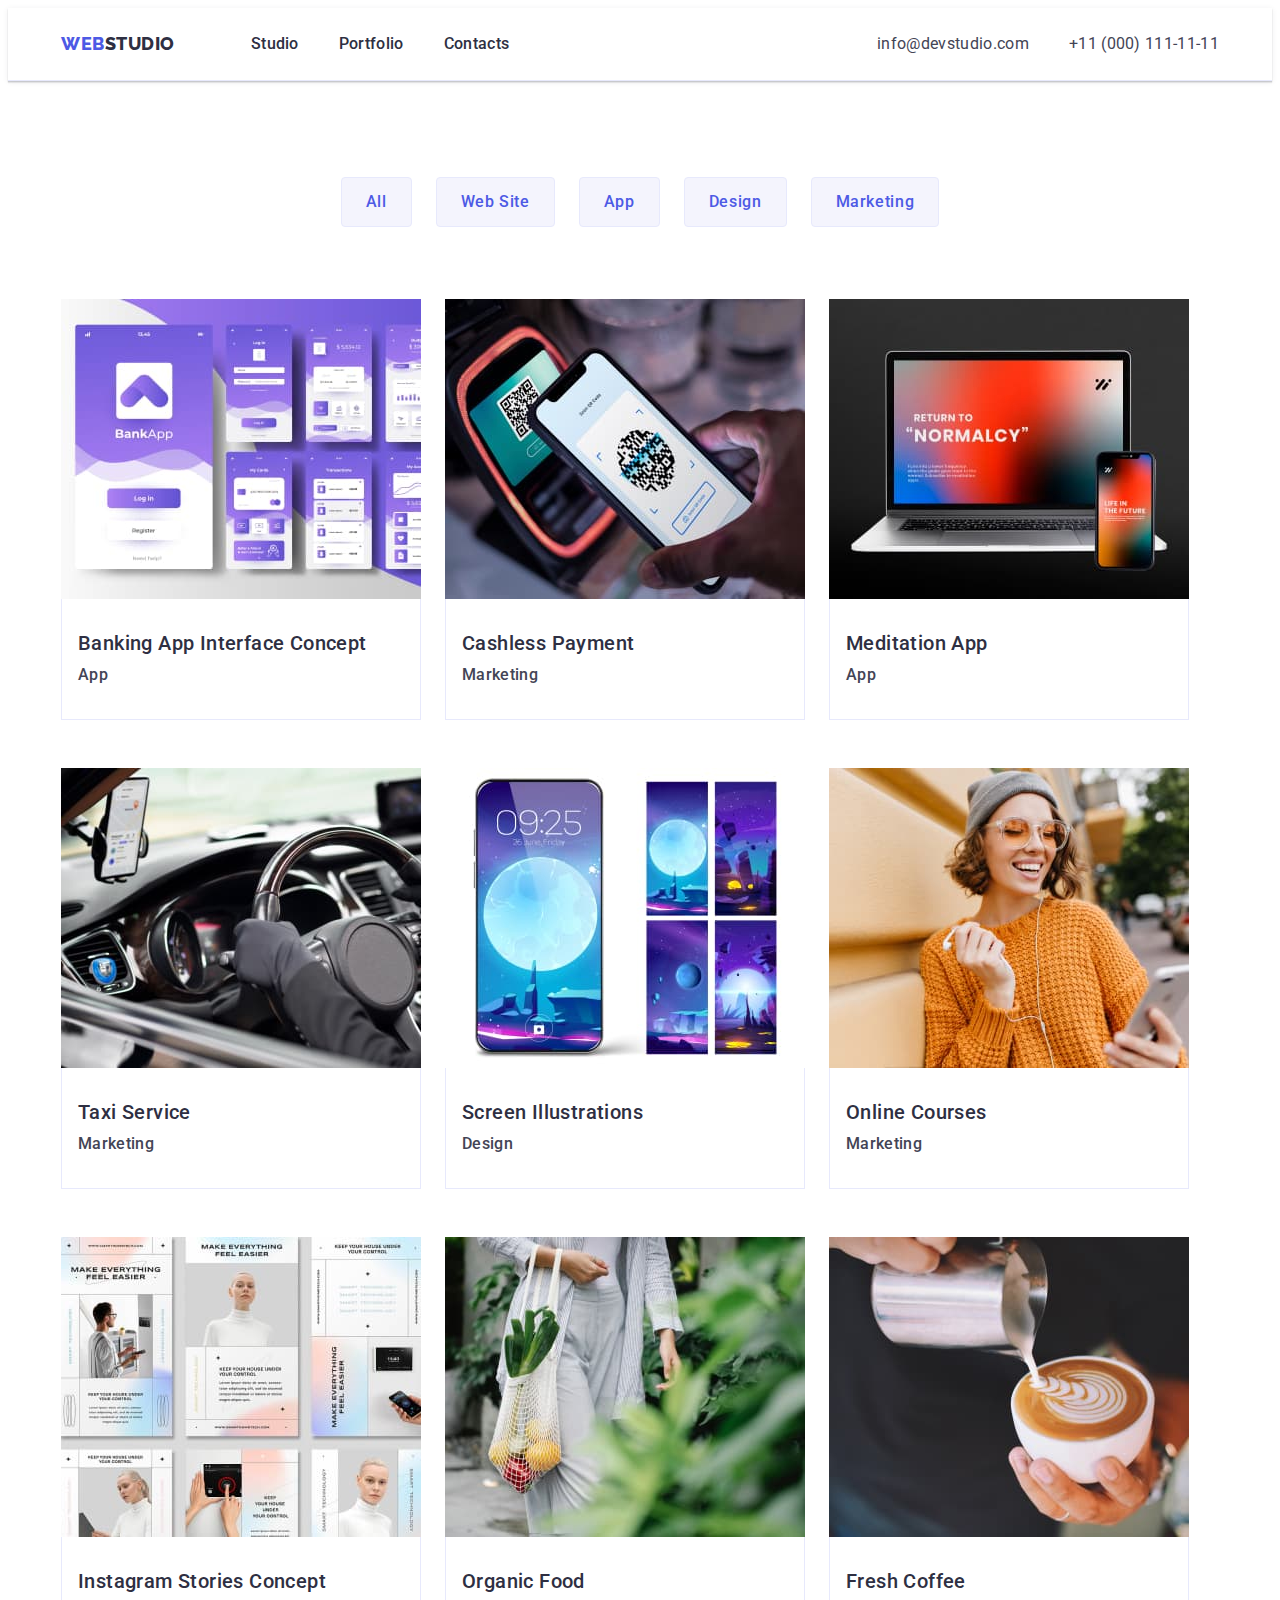
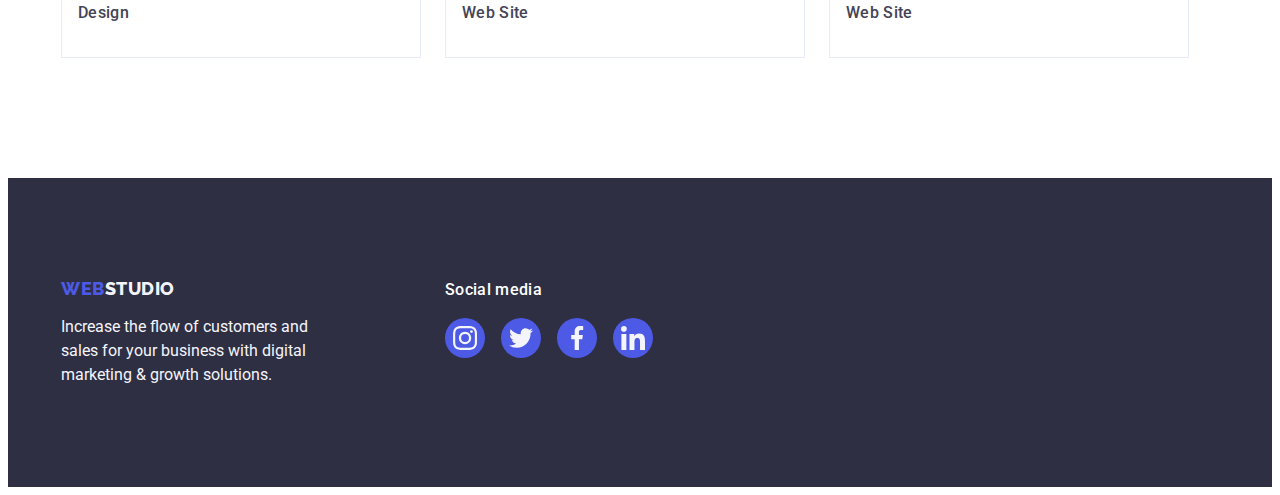
==== portfolio.html @ 643ec66e "update htnm css" ====
<!DOCTYPE html>
<html lang="en">
  <head>
    <meta charset="UTF-8" />
    <meta http-equiv="X-UA-Compatible" content="IE=edge" />
    <meta name="viewport" content="width=device-width, initial-scale=1.0" />
    <title>Portfolio</title>
    <link
      rel="stylesheet"
      href="https://cdnjs.cloudflare.com/ajax/libs/modern-normalize/1.1.0/modern-normalize.min.css"
      integrity="sha512-wpPYUAdjBVSE4KJnH1VR1HeZfpl1ub8YT/NKx4PuQ5NmX2tKuGu6U/JRp5y+Y8XG2tV+wKQpNHVUX03MfMFn9Q=="
      crossorigin="anonymous"
      referrerpolicy="no-referrer"
    />
    <link rel="stylesheet" href="./css/styles.css" />
    <link rel="preconnect" href="https://fonts.googleapis.com" />
    <link rel="preconnect" href="https://fonts.gstatic.com" crossorigin />
    <link
      href="https://fonts.googleapis.com/css2?family=Raleway:wght@800&family=Roboto:wght@400;500;700;900&display=swap"
      rel="stylesheet"
    />
  </head>
  <body>
    <header class="page-header">
      <div class="container page-header-container">
        <nav class="header-nav">
          <a class="header-logo link" href="./index.html"
            >Web<span class="logo-word">Studio</span></a
          >
          <ul class="nav-menu list">
            <li class="nav-menu-item">
              <a class="text-nav link" href="./index.html">Studio</a>
            </li>
            <li class="nav-menu-item">
              <a class="text-nav link" href="./portfolio.html">Portfolio</a>
            </li>
            <li class="nav-menu-item">
              <a class="text-nav link" href="">Contacts</a>
            </li>
          </ul>
        </nav>
        <address class="header-contact">
          <ul class="contact-menu list">
            <li class="contact-menu-item">
              <a class="text-contact link" href="mailto:info@devstudio.com"
                >info@devstudio.com</a
              >
            </li>
            <li class="contact-menu-item">
              <a class="text-contact link" href="tel:+110001111111"
                >+11 (000) 111-11-11</a
              >
            </li>
          </ul>
        </address>
      </div>
    </header>
    <main>
      <section class="section-portfolio">
        <div class="container">
          <h1 hidden>Portfolio</h1>
          <ul class="portfolio-filter list">
            <li class="portfolio-filter-item">
              <button type="button" class="filter-button">All</button>
            </li>
            <li class="portfolio-filter-item">
              <button type="button" class="filter-button">Web Site</button>
            </li>
            <li class="portfolio-filter-item">
              <button type="button" class="filter-button">App</button>
            </li>
            <li class="portfolio-filter-item">
              <button type="button" class="filter-button">Design</button>
            </li>
            <li class="portfolio-filter-item">
              <button type="button" class="filter-button">Marketing</button>
            </li>
          </ul>
          <ul class="card-list list">
            <li class="portfolio-box">
              <a class="portfolio-card link" href="">
                <img
                  src="./images/1project.jpg"
                  alt="phone screen"
                  width="360"
                />
                <div class="portfolio-card-item">
                  <h2 class="portfolio-header">
                    Banking App Interface Concept
                  </h2>
                  <p class="portfolio-card-text">App</p>
                </div>
              </a>
            </li>
            <li class="portfolio-box">
              <a class="portfolio-card link" href="">
                <img
                  src="./images/2project.jpg"
                  alt="phone screen"
                  width="360"
                />
                <div class="portfolio-card-item">
                  <h2 class="portfolio-header">Cashless Payment</h2>
                  <p class="portfolio-card-text">Marketing</p>
                </div>
              </a>
            </li>
            <li class="portfolio-box">
              <a class="portfolio-card link" href="">
                <img src="./images/3project.jpg" alt="laptop" width="360" />
                <div class="portfolio-card-item">
                  <h2 class="portfolio-header">Meditation App</h2>
                  <p class="portfolio-card-text">App</p>
                </div>
              </a>
            </li>
            <li class="portfolio-box">
              <a class="portfolio-card link" href="">
                <img
                  src="./images/4project.jpg"
                  alt="car steering wheel"
                  width="360"
                />
                <div class="portfolio-card-item">
                  <h2 class="portfolio-header">Taxi Service</h2>
                  <p class="portfolio-card-text">Marketing</p>
                </div>
              </a>
            </li>
            <li class="portfolio-box">
              <a class="portfolio-card link" href="">
                <img src="./images/5project.jpg" alt="phone app" width="360" />
                <div class="portfolio-card-item">
                  <h2 class="portfolio-header">Screen Illustrations</h2>
                  <p class="portfolio-card-text">Design</p>
                </div>
              </a>
            </li>
            <li class="portfolio-box">
              <a class="portfolio-card link" href="">
                <img
                  src="./images/6project.jpg"
                  alt="girl with phone"
                  width="360"
                />
                <div class="portfolio-card-item">
                  <h2 class="portfolio-header">Online Courses</h2>
                  <p class="portfolio-card-text">Marketing</p>
                </div>
              </a>
            </li>
            <li class="portfolio-box">
              <a class="portfolio-card link" href="">
                <img src="./images/7project.jpg" alt="phone app" width="360" />
                <div class="portfolio-card-item">
                  <h2 class="portfolio-header">Instagram Stories Concept</h2>
                  <p class="portfolio-card-text">Design</p>
                </div>
              </a>
            </li>
            <li class="portfolio-box">
              <a class="portfolio-card link" href="">
                <img
                  src="./images/8project.jpg"
                  alt="girl with bag"
                  width="360"
                />
                <div class="portfolio-card-item">
                  <h2 class="portfolio-header">Organic Food</h2>
                  <p class="portfolio-card-text">Web Site</p>
                </div>
              </a>
            </li>
            <li class="portfolio-box">
              <a class="portfolio-card link" href="">
                <img
                  src="./images/9project.jpg"
                  alt="a cup of coffee"
                  width="360"
                />
                <div class="portfolio-card-item">
                  <h2 class="portfolio-header">Fresh Coffee</h2>
                  <p class="portfolio-card-text">Web Site</p>
                </div>
              </a>
            </li>
          </ul>
        </div>
      </section>
    </main>
    <footer class="footer-content">
      <div class="footer-container container">
        <div class="footer-container-logo">
          <a class="footer-logo link" href="./index.html"
            >Web<span class="footer-logo-word">Studio</span></a
          >
          <p class="footer-text">
            Increase the flow of customers and sales for your business with
            digital marketing & growth solutions.
          </p>
        </div>
        <div class="footer-container-social">
          <p class="footer-social">Social media</p>
          <ul class="footer-social-list list">
            <li class="footer-social-item">
              <a class="footer-social-link link" href="">
                <svg class="footer-social-icon" width="24" height="24">
                  <use href="./images/icons.svg#icon-instagram"></use>
                </svg>
              </a>
            </li>
            <li class="footer-social-item">
              <a class="footer-social-link link" href="">
                <svg class="footer-social-icon" width="24" height="24">
                  <use href="./images/icons.svg#icon-twitter"></use>
                </svg>
              </a>
            </li>
            <li class="footer-social-item">
              <a class="footer-social-link link" href="">
                <svg class="footer-social-icon" width="24" height="24">
                  <use href="./images/icons.svg#icon-facebook"></use>
                </svg>
              </a>
            </li>
            <li class="footer-social-item">
              <a class="footer-social-link link" href="">
                <svg class="footer-social-icon" width="24" height="24">
                  <use href="./images/icons.svg#icon-linkedin"></use>
                </svg>
              </a>
            </li>
          </ul>
        </div>
      </div>
    </footer>
  </body>
</html>
---- css/styles.css ----
:root {
  --color-brand: #4d5ae5;
  --color-activ: #404bbf;
  --color-border: #e7e9fc;

  --main-color: #434455;
  --secondary-color: #2e2f42;
  --main-background-color: #ffffff;
  --secondary-background-color: #f4f4fd;
}

h1,
h2,
h3,
h4,
h5,
h6,
p {
  margin-top: 0;
  margin-bottom: 0;
}

ul {
  margin-top: 0;
  margin-bottom: 0;
  padding-left: 0;
}
img {
  display: block;
}

body {
  background-color: var(--main-background-color);
  color: var(--main-color);
  font-family: 'Roboto', sans-serif;
}

.link {
  text-decoration: none;
}

.list {
  list-style: none;
  text-decoration: none;
}

.container {
  width: 1158px;
  margin-left: auto;
  margin-right: auto;
  padding-left: 15px;
  padding-right: 15px;
}

/*------ header -----------*/

.page-header-container {
  display: flex;
  justify-content: space-between;
  align-items: center;
}

.header-nav {
  display: flex;
  align-items: center;
}

.nav-menu {
  display: flex;
}

.nav-menu-item {
  padding-top: 24px;
  padding-bottom: 24px;
}

.nav-menu-item:not(:last-child) {
  margin-right: 40px;
}

.header-logo {
  color: var(--color-brand);
  text-transform: uppercase;
  font-family: 'Raleway', sans-serif;
  font-weight: 800;
  font-size: 18px;
  line-height: 1.17;
  letter-spacing: 0.03em;
  margin-right: 76px;
}

.logo-word {
  color: var(--secondary-color);
}

.text-nav {
  color: var(--secondary-color);
  font-weight: 500;
  font-size: 16px;
  line-height: 1.5;
  letter-spacing: 0.02em;
  padding: 24px 0;
}

.text-nav:hover,
.text-nav:focus {
  color: var(--color-activ);
}

.header-contact {
  font-style: normal;
}
.contact-menu {
  display: flex;
}
.contact-menu-item:not(:last-child) {
  margin-right: 40px;
}

.text-contact {
  color: var(--main-color);
  text-decoration: none;
  font-style: normal;
  font-size: 16px;
  line-height: 1.5;
  letter-spacing: 0.02em;
}

.text-contact:hover,
.text-contact:focus {
  color: var(--color-activ);
}

.page-header {
  border-bottom: 1px solid var(--color-border);
  box-shadow: 0px 2px 1px rgba(46, 47, 66, 0.08),
    0px 1px 1px rgba(46, 47, 66, 0.16), 0px 1px 6px rgba(46, 47, 66, 0.08);
}

/*------ main studio ----------*/

/*------Section 1 hero -----------*/

.hero {
  max-width: 1440px;
  height: 600px;
  background-color: var(--secondary-color);
  margin-left: auto;
  margin-right: auto;
  background-size: cover;
  background-position: center;
  background-repeat: no-repeat;
  background-image: linear-gradient(
      rgba(46, 47, 66, 0.7),
      rgba(46, 47, 66, 0.7)
    ),
    url('../images/people-office.jpg');
  text-align: center;
  padding-top: 188px;
  padding-bottom: 188px;
}

.hero-title {
  color: var(--main-background-color);
  font-weight: 700;
  font-size: 56px;
  line-height: 1.07;
  letter-spacing: 0.02em;
  max-width: 496px;
  margin-left: auto;
  margin-right: auto;
}

.hero-button {
  display: block;
  color: var(--main-background-color);
  background-color: var(--color-brand);
  font-family: 'Roboto', sans-serif;
  font-weight: 500;
  font-size: 16px;
  line-height: 1.5;
  letter-spacing: 0.04em;
  border: none;
  border-radius: 4px;
  cursor: pointer;
  min-width: 169px;
  margin-top: 48px;
  margin-left: auto;
  margin-right: auto;
  padding: 16px 32px;
}

.hero-button:hover,
.hero-button:focus {
  background-color: var(--color-activ);
  box-shadow: 0px 4px 4px rgba(0, 0, 0, 0.15);
}

/*------Section 2 features -----------*/

.features-section {
  padding-top: 120px;
  padding-bottom: 120px;
}

.features-list {
  display: flex;
  gap: 24px;
}

.features-list-item {
  width: calc((100%-72px) / 4);
}

.features-item {
  color: var(--secondary-color);
  font-weight: 500;
  font-size: 20px;
  line-height: 1.2;
  letter-spacing: 0.02em;
  margin-bottom: 8px;
}

.features-text {
  color: var(--main-color);
  font-size: 16px;
  line-height: 1.5;
  letter-spacing: 0.02em;
}

.features-icon-box {
  display: flex;
  justify-content: center;
  align-items: center;
  width: 264px;
  height: 112px;
  background-color: var(--secondary-background-color);
  margin-bottom: 8px;
  border-radius: 4px;
}

/*------Section 3 What are we doing -----------*/

.section-work {
  padding-bottom: 120px;
}

.work-list {
  display: flex;
  gap: 24px;
}

.work-item {
  width: calc((100%-48px) / 3);
}

.work {
  color: var(--secondary-color);
  text-align: center;
  font-weight: 700;
  font-size: 36px;
  line-height: 1.11;
  letter-spacing: 0.02em;
  text-transform: capitalize;
  margin-bottom: 72px;
}

/*------Section 4 team -----------*/

.team-content {
  background-color: var(--secondary-background-color);
  padding-top: 120px;
  padding-bottom: 120px;
}

.team-work {
  color: var(--secondary-color);
  text-align: center;
  font-weight: 700;
  font-size: 36px;
  line-height: 1.11;
  letter-spacing: 0.02em;
  text-transform: capitalize;
  margin-bottom: 72px;
}

.team-list {
  display: flex;
}

.team-item {
  background-color: var(--main-background-color);
  border-bottom: 1px solid var(--color-border);
  border-radius: 0px 0px 4px 4px;
  box-shadow: 0px 1px 6px rgba(46, 47, 66, 0.08),
    0px 1px 1px rgba(46, 47, 66, 0.16), 0px 2px 1px rgba(46, 47, 66, 0.08);
}

.team-item:not(:last-child) {
  margin-right: 24px;
}

.team-box {
  padding: 32px 0;
}

.team-header-item {
  color: var(--secondary-color);
  font-weight: 500;
  font-size: 20px;
  line-height: 1.2;
  letter-spacing: 0.02em;
  margin-bottom: 8px;
  text-align: center;
}

.team-text {
  color: var(--main-color);
  font-size: 16px;
  line-height: 1.5;
  letter-spacing: 0.02em;
  text-align: center;
  margin-bottom: 8px;
}

.team-social-icon {
  fill: var(--secondary-background-color);
}

.team-social-link {
  width: 100%;
  height: 100%;
  background-color: var(--color-brand);
  border-radius: 50%;
  display: flex;
  justify-content: center;
  align-items: center;
}

.team-social-link:hover,
.team-social-link:focus {
  background-color: var(--color-activ);
}

.team-social-item {
  width: 40px;
  height: 40px;
}

.team-social-list {
  display: flex;
  justify-content: center;
  gap: 24px;
}

/*------ customers -----------*/

.section-customers {
  padding-top: 120px;
  padding-bottom: 120px;
}

.customers {
  color: var(--secondary-color);
  text-align: center;
  font-weight: 700;
  font-size: 36px;
  line-height: 1.11;
  letter-spacing: 0.02em;
  margin-bottom: 72px;
}

.customers-list {
  display: flex;
  justify-content: center;
  gap: 24px;
}

.customers-item {
  width: calc((100% - 120px) / 6);
  height: 88px;
}

.customers-link {
  display: flex;
  justify-content: center;
  align-items: center;
  color: #8e8f99;
  width: 100%;
  height: 100%;
  border: 1px solid #8e8f99;
  border-radius: 4px;
}

.customers-link:hover,
.customers-link:focus {
  border-color: var(--color-activ);
  color: var(--color-activ);
}

.customers-icon {
  fill: currentColor;
}

/*------portfolio -----------*/

.section-portfolio {
  padding-top: 96px;
  padding-bottom: 120px;
}

.portfolio-filter {
  display: flex;
  justify-content: center;
  gap: 24px;
  margin-bottom: 72px;
}

.filter-button {
  font-family: 'Roboto', sans-serif;
  font-weight: 500;
  font-size: 16px;
  line-height: 1.5;
  letter-spacing: 0.04em;
  color: var(--color-brand);
  background-color: var(--secondary-background-color);
  border: 1px solid var(--color-border);
  border-radius: 4px;
  padding: 12px 24px;
}

.filter-button:hover,
.filter-button:focus {
  color: var(--main-background-color);
  background-color: var(--color-activ);
  box-shadow: 0px 3px 1px rgba(0, 0, 0, 0.1), 0px 2px 1px rgba(0, 0, 0, 0.08),
    0px 2px 2px rgba(0, 0, 0, 0.12);
  border: 1px solid transparent;
  cursor: pointer;
}

.card-list {
  display: flex;
  flex-wrap: wrap;
  column-gap: 24px;
  row-gap: 48px;
}

.portfolio-card {
  display: block;
  font-weight: 500;
  font-size: 20px;
  line-height: 1.2;
}

.portfolio-card:hover,
.portfolio-card:focus {
  box-shadow: 0px 1px 6px rgba(46, 47, 66, 0.08),
    0px 1px 1px rgba(46, 47, 66, 0.16), 0px 2px 1px rgba(46, 47, 66, 0.08);
}

/* .portfolio-box {
  /* width: calc((100%-48px) / 3); */

.portfolio-card-item {
  padding: 32px 16px;
  border: 1px solid var(--color-border);
  border-top: none;
}

.portfolio-header {
  color: var(--secondary-color);
  font-weight: 500;
  font-size: 20px;
  line-height: 1.2;
  letter-spacing: 0.02em;
  margin-bottom: 8px;
}

.portfolio-card-text {
  color: var(--main-color);
  font-size: 16px;
  line-height: 1.5;
  letter-spacing: 0.02em;
}

/* ------------------------------------------------------------------------------------ */

/*------ footer -----------*/

.footer-content {
  background-color: var(--secondary-color);
  padding-top: 100px;
  padding-bottom: 100px;
}

.footer-container {
  display: flex;
  align-items: baseline;
}

.footer-logo {
  color: var(--color-brand);
  text-transform: uppercase;
  font-family: 'Raleway', sans-serif;
  font-weight: 800;
  font-size: 18px;
  line-height: 1.17;
  letter-spacing: 0.03em;
}

.footer-logo {
  display: inline-block;
  margin-bottom: 16px;
}

.footer-logo-word {
  color: var(--secondary-background-color);
}

.footer-text {
  color: var(--secondary-background-color);
  font-weight: 400;
  font-size: 16px;
  line-height: 1.5;
  width: 264px;
}

.footer-social-item {
  width: 40px;
  height: 40px;
}
.footer-social-link {
  display: flex;
  width: 100%;
  height: 100%;
  background-color: var(--color-brand);
  border-radius: 50%;
  justify-content: center;
  align-items: center;
}

.footer-social-link:hover,
.footer-social-link:focus {
  background: #31d0aa;
}

.footer-social-icon {
  fill: var(--secondary-background-color);
}

.footer-social-list {
  display: flex;
  justify-content: center;
  gap: 16px;
}

.footer-social {
  font-weight: 500;
  font-size: 16px;
  line-height: 1.5;
  letter-spacing: 0.02em;
  color: var(--main-background-color);
  margin-bottom: 16px;
}

.footer-container-logo {
  margin-right: 120px;
}
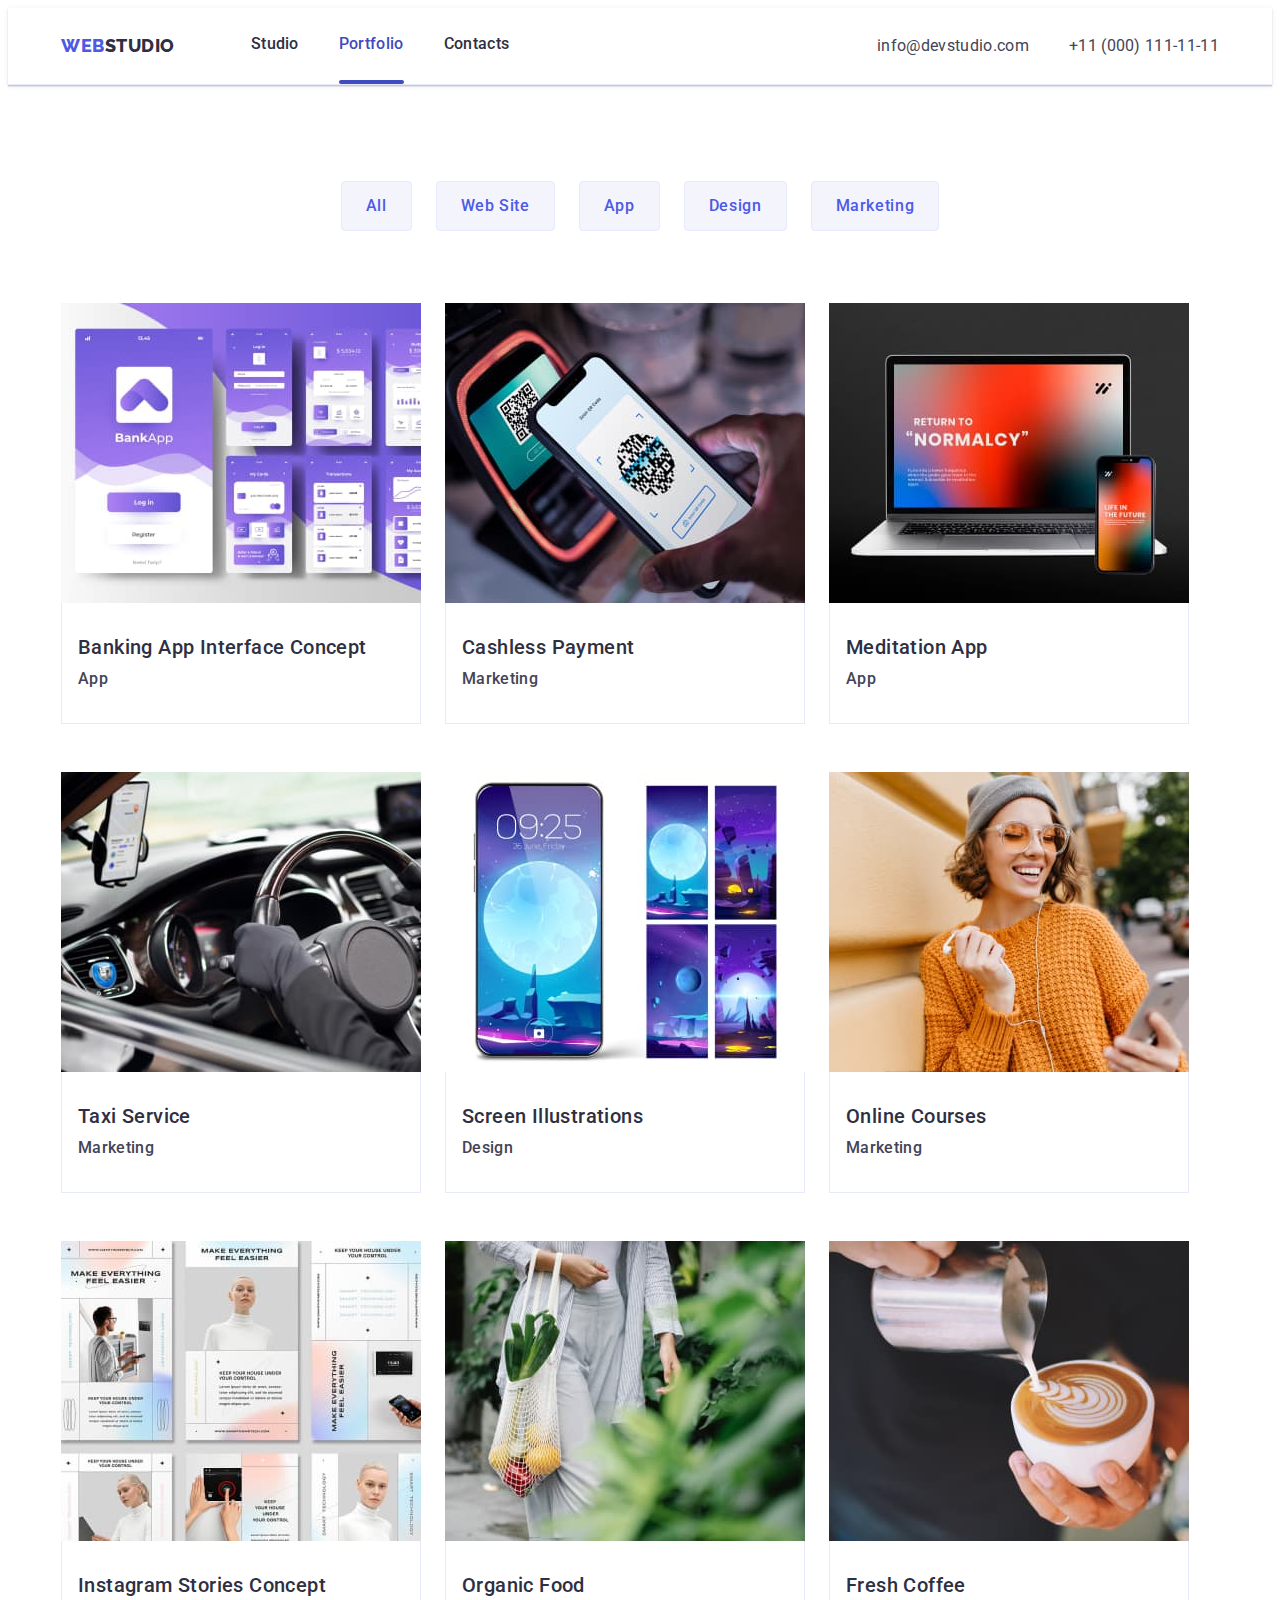
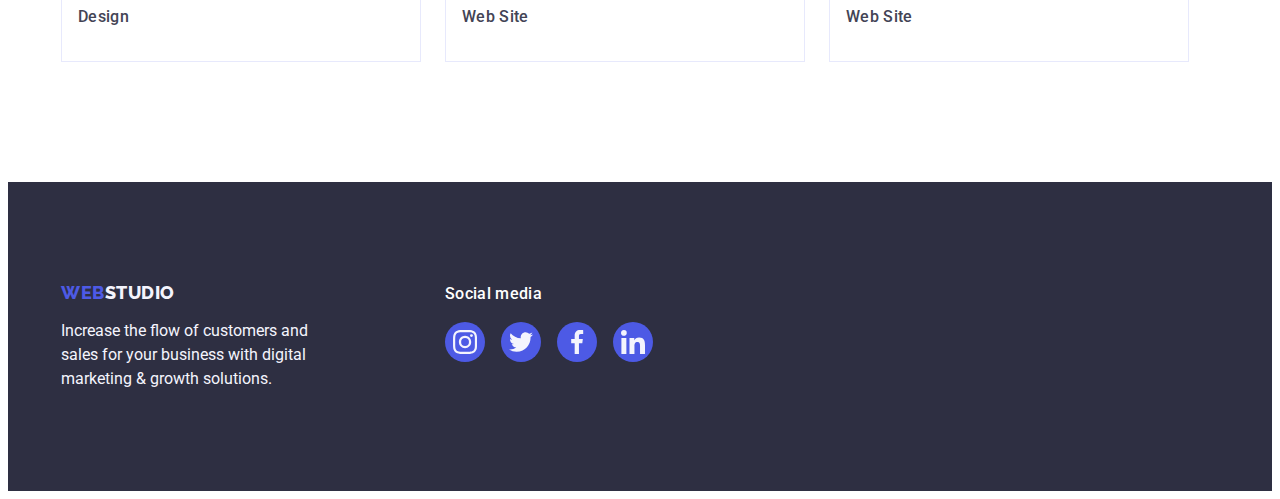
==== commit a6eefddc: "update css" ====
--- a/portfolio.html
+++ b/portfolio.html
@@ -32,7 +32,9 @@
               <a class="text-nav link" href="./index.html">Studio</a>
             </li>
             <li class="nav-menu-item">
-              <a class="text-nav link" href="./portfolio.html">Portfolio</a>
+              <a class="text-nav-activ link" href="./portfolio.html"
+                >Portfolio</a
+              >
             </li>
             <li class="nav-menu-item">
               <a class="text-nav link" href="">Contacts</a>
@@ -79,11 +81,21 @@
           <ul class="card-list list">
             <li class="portfolio-box">
               <a class="portfolio-card link" href="">
-                <img
-                  src="./images/1project.jpg"
-                  alt="phone screen"
-                  width="360"
-                />
+                <div class="box">
+                  <img
+                    src="./images/1project.jpg"
+                    alt="phone screen"
+                    width="360"
+                  />
+                  <div class="overlay">
+                    <p class="overlay-text">
+                      14 Stylish and User-Friendly App Design Concepts · Task
+                      Manager App · Calorie Tracker App · Exotic Fruit Ecommerce
+                      App · Cloud Storage App
+                    </p>
+                  </div>
+                </div>
+
                 <div class="portfolio-card-item">
                   <h2 class="portfolio-header">
                     Banking App Interface Concept
@@ -94,11 +106,20 @@
             </li>
             <li class="portfolio-box">
               <a class="portfolio-card link" href="">
-                <img
-                  src="./images/2project.jpg"
-                  alt="phone screen"
-                  width="360"
-                />
+                <div class="box">
+                  <img
+                    src="./images/2project.jpg"
+                    alt="phone screen"
+                    width="360"
+                  />
+                  <div class="overlay">
+                    <p class="overlay-text">
+                      14 Stylish and User-Friendly App Design Concepts · Task
+                      Manager App · Calorie Tracker App · Exotic Fruit Ecommerce
+                      App · Cloud Storage App
+                    </p>
+                  </div>
+                </div>
                 <div class="portfolio-card-item">
                   <h2 class="portfolio-header">Cashless Payment</h2>
                   <p class="portfolio-card-text">Marketing</p>
@@ -107,7 +128,20 @@
             </li>
             <li class="portfolio-box">
               <a class="portfolio-card link" href="">
-                <img src="./images/3project.jpg" alt="laptop" width="360" />
+                <div class="box">
+                  <img
+                    src="./images/3project.jpg"
+                    alt="phone screen"
+                    width="360"
+                  />
+                  <div class="overlay">
+                    <p class="overlay-text">
+                      14 Stylish and User-Friendly App Design Concepts · Task
+                      Manager App · Calorie Tracker App · Exotic Fruit Ecommerce
+                      App · Cloud Storage App
+                    </p>
+                  </div>
+                </div>
                 <div class="portfolio-card-item">
                   <h2 class="portfolio-header">Meditation App</h2>
                   <p class="portfolio-card-text">App</p>
@@ -116,11 +150,20 @@
             </li>
             <li class="portfolio-box">
               <a class="portfolio-card link" href="">
-                <img
-                  src="./images/4project.jpg"
-                  alt="car steering wheel"
-                  width="360"
-                />
+                <div class="box">
+                  <img
+                    src="./images/4project.jpg"
+                    alt="phone screen"
+                    width="360"
+                  />
+                  <div class="overlay">
+                    <p class="overlay-text">
+                      14 Stylish and User-Friendly App Design Concepts · Task
+                      Manager App · Calorie Tracker App · Exotic Fruit Ecommerce
+                      App · Cloud Storage App
+                    </p>
+                  </div>
+                </div>
                 <div class="portfolio-card-item">
                   <h2 class="portfolio-header">Taxi Service</h2>
                   <p class="portfolio-card-text">Marketing</p>
@@ -129,7 +172,20 @@
             </li>
             <li class="portfolio-box">
               <a class="portfolio-card link" href="">
-                <img src="./images/5project.jpg" alt="phone app" width="360" />
+                <div class="box">
+                  <img
+                    src="./images/5project.jpg"
+                    alt="phone screen"
+                    width="360"
+                  />
+                  <div class="overlay">
+                    <p class="overlay-text">
+                      14 Stylish and User-Friendly App Design Concepts · Task
+                      Manager App · Calorie Tracker App · Exotic Fruit Ecommerce
+                      App · Cloud Storage App
+                    </p>
+                  </div>
+                </div>
                 <div class="portfolio-card-item">
                   <h2 class="portfolio-header">Screen Illustrations</h2>
                   <p class="portfolio-card-text">Design</p>
@@ -138,11 +194,20 @@
             </li>
             <li class="portfolio-box">
               <a class="portfolio-card link" href="">
-                <img
-                  src="./images/6project.jpg"
-                  alt="girl with phone"
-                  width="360"
-                />
+                <div class="box">
+                  <img
+                    src="./images/6project.jpg"
+                    alt="phone screen"
+                    width="360"
+                  />
+                  <div class="overlay">
+                    <p class="overlay-text">
+                      14 Stylish and User-Friendly App Design Concepts · Task
+                      Manager App · Calorie Tracker App · Exotic Fruit Ecommerce
+                      App · Cloud Storage App
+                    </p>
+                  </div>
+                </div>
                 <div class="portfolio-card-item">
                   <h2 class="portfolio-header">Online Courses</h2>
                   <p class="portfolio-card-text">Marketing</p>
@@ -151,7 +216,20 @@
             </li>
             <li class="portfolio-box">
               <a class="portfolio-card link" href="">
-                <img src="./images/7project.jpg" alt="phone app" width="360" />
+                <div class="box">
+                  <img
+                    src="./images/7project.jpg"
+                    alt="phone screen"
+                    width="360"
+                  />
+                  <div class="overlay">
+                    <p class="overlay-text">
+                      14 Stylish and User-Friendly App Design Concepts · Task
+                      Manager App · Calorie Tracker App · Exotic Fruit Ecommerce
+                      App · Cloud Storage App
+                    </p>
+                  </div>
+                </div>
                 <div class="portfolio-card-item">
                   <h2 class="portfolio-header">Instagram Stories Concept</h2>
                   <p class="portfolio-card-text">Design</p>
@@ -160,11 +238,20 @@
             </li>
             <li class="portfolio-box">
               <a class="portfolio-card link" href="">
-                <img
-                  src="./images/8project.jpg"
-                  alt="girl with bag"
-                  width="360"
-                />
+                <div class="box">
+                  <img
+                    src="./images/8project.jpg"
+                    alt="phone screen"
+                    width="360"
+                  />
+                  <div class="overlay">
+                    <p class="overlay-text">
+                      14 Stylish and User-Friendly App Design Concepts · Task
+                      Manager App · Calorie Tracker App · Exotic Fruit Ecommerce
+                      App · Cloud Storage App
+                    </p>
+                  </div>
+                </div>
                 <div class="portfolio-card-item">
                   <h2 class="portfolio-header">Organic Food</h2>
                   <p class="portfolio-card-text">Web Site</p>
@@ -173,11 +260,20 @@
             </li>
             <li class="portfolio-box">
               <a class="portfolio-card link" href="">
-                <img
-                  src="./images/9project.jpg"
-                  alt="a cup of coffee"
-                  width="360"
-                />
+                <div class="box">
+                  <img
+                    src="./images/9project.jpg"
+                    alt="phone screen"
+                    width="360"
+                  />
+                  <div class="overlay">
+                    <p class="overlay-text">
+                      14 Stylish and User-Friendly App Design Concepts · Task
+                      Manager App · Calorie Tracker App · Exotic Fruit Ecommerce
+                      App · Cloud Storage App
+                    </p>
+                  </div>
+                </div>
                 <div class="portfolio-card-item">
                   <h2 class="portfolio-header">Fresh Coffee</h2>
                   <p class="portfolio-card-text">Web Site</p>
--- a/css/styles.css
+++ b/css/styles.css
@@ -7,6 +7,7 @@
   --secondary-color: #2e2f42;
   --main-background-color: #ffffff;
   --secondary-background-color: #f4f4fd;
+  --cubic: cubic-bezier(0.4, 0, 0.2, 1);
 }
 
 h1,
@@ -71,7 +72,6 @@
 
 .nav-menu-item {
   padding-top: 24px;
-  padding-bottom: 24px;
 }
 
 .nav-menu-item:not(:last-child) {
@@ -100,11 +100,32 @@
   line-height: 1.5;
   letter-spacing: 0.02em;
   padding: 24px 0;
+
+  transition: color 250ms var(--cubic);
 }
 
 .text-nav:hover,
 .text-nav:focus {
   color: var(--color-activ);
+}
+
+.text-nav-activ {
+  color: var(--color-activ);
+  font-weight: 500;
+  font-size: 16px;
+  line-height: 1.5;
+  letter-spacing: 0.02em;
+  padding: 24px 0;
+}
+
+.text-nav-activ::after {
+  display: flex;
+  content: '';
+  width: 100%;
+  height: 4px;
+  background-color: var(--color-activ);
+  border-radius: 2px;
+  margin-top: 24px;
 }
 
 .header-contact {
@@ -124,6 +145,8 @@
   font-size: 16px;
   line-height: 1.5;
   letter-spacing: 0.02em;
+
+  transition: color 250ms var(--cubic);
 }
 
 .text-contact:hover,
@@ -188,12 +211,58 @@
   margin-left: auto;
   margin-right: auto;
   padding: 16px 32px;
+
+  transition: background-color 250ms var(--cubic), box-shadow 250ms var(--cubic);
 }
 
 .hero-button:hover,
 .hero-button:focus {
   background-color: var(--color-activ);
   box-shadow: 0px 4px 4px rgba(0, 0, 0, 0.15);
+}
+
+/* -----------modal----------------- */
+
+.backdrop {
+  position: fixed;
+  top: 0;
+  left: 0;
+  width: 100%;
+  height: 100%;
+  background: rgba(46, 47, 66, 0.4);
+}
+
+.backdrop.is-hidden {
+  opacity: 0;
+  pointer-events: none;
+}
+
+.modal {
+  position: absolute;
+  width: 408px;
+  height: 584px;
+  left: 50%;
+  top: 50%;
+  transform: translate(-50%, -50%);
+
+  background: #fcfcfc;
+  box-shadow: 0px 1px 1px rgba(0, 0, 0, 0.14), 0px 1px 3px rgba(0, 0, 0, 0.12),
+    0px 2px 1px rgba(0, 0, 0, 0.2);
+  border-radius: 4px;
+}
+
+.close {
+  position: absolute;
+  top: 24px;
+  right: 24px;
+  border-radius: 50%;
+  background: var(--color-border);
+  border: 1px solid rgba(0, 0, 0, 0.1);
+  cursor: pointer;
+}
+
+.close-icon {
+  fill: var(--secondary-color);
 }
 
 /*------Section 2 features -----------*/
@@ -335,6 +404,8 @@
   display: flex;
   justify-content: center;
   align-items: center;
+
+  transition: background-color 250ms var(--cubic);
 }
 
 .team-social-link:hover,
@@ -390,6 +461,8 @@
   height: 100%;
   border: 1px solid #8e8f99;
   border-radius: 4px;
+
+  transition: border-color 250ms var(--cubic), color 250ms var(--cubic);
 }
 
 .customers-link:hover,
@@ -427,6 +500,10 @@
   border: 1px solid var(--color-border);
   border-radius: 4px;
   padding: 12px 24px;
+  cursor: pointer;
+
+  transition: color 250ms var(--cubic), background-color 250ms var(--cubic),
+    box-shadow 250ms var(--cubic), border 250ms var(--cubic);
 }
 
 .filter-button:hover,
@@ -436,7 +513,6 @@
   box-shadow: 0px 3px 1px rgba(0, 0, 0, 0.1), 0px 2px 1px rgba(0, 0, 0, 0.08),
     0px 2px 2px rgba(0, 0, 0, 0.12);
   border: 1px solid transparent;
-  cursor: pointer;
 }
 
 .card-list {
@@ -451,6 +527,8 @@
   font-weight: 500;
   font-size: 20px;
   line-height: 1.2;
+
+  transition: box-shadow 250ms var(--cubic);
 }
 
 .portfolio-card:hover,
@@ -459,9 +537,6 @@
     0px 1px 1px rgba(46, 47, 66, 0.16), 0px 2px 1px rgba(46, 47, 66, 0.08);
 }
 
-/* .portfolio-box {
-  /* width: calc((100%-48px) / 3); */
-
 .portfolio-card-item {
   padding: 32px 16px;
   border: 1px solid var(--color-border);
@@ -482,6 +557,41 @@
   font-size: 16px;
   line-height: 1.5;
   letter-spacing: 0.02em;
+}
+
+.box {
+  position: relative;
+  width: 360px;
+  overflow: hidden;
+}
+
+.overlay {
+  position: absolute;
+  width: 100%;
+  height: 100%;
+  top: 0;
+  left: 0;
+
+  background-color: var(--color-brand);
+  transform: translatey(100%);
+
+  transition: transform 250ms var(--cubic);
+}
+
+.portfolio-card:hover .overlay {
+  transform: translatey(0);
+}
+
+.overlay-text {
+  font-weight: 400;
+  font-size: 16px;
+  line-height: 1.5;
+
+  letter-spacing: 0.02em;
+
+  color: var(--secondary-background-color);
+
+  padding: 40px 32px 0 32px;
 }
 
 /* ------------------------------------------------------------------------------------ */
@@ -538,11 +648,13 @@
   border-radius: 50%;
   justify-content: center;
   align-items: center;
+
+  transition: background-color 250ms var(--cubic);
 }
 
 .footer-social-link:hover,
 .footer-social-link:focus {
-  background: #31d0aa;
+  background-color: #31d0aa;
 }
 
 .footer-social-icon {
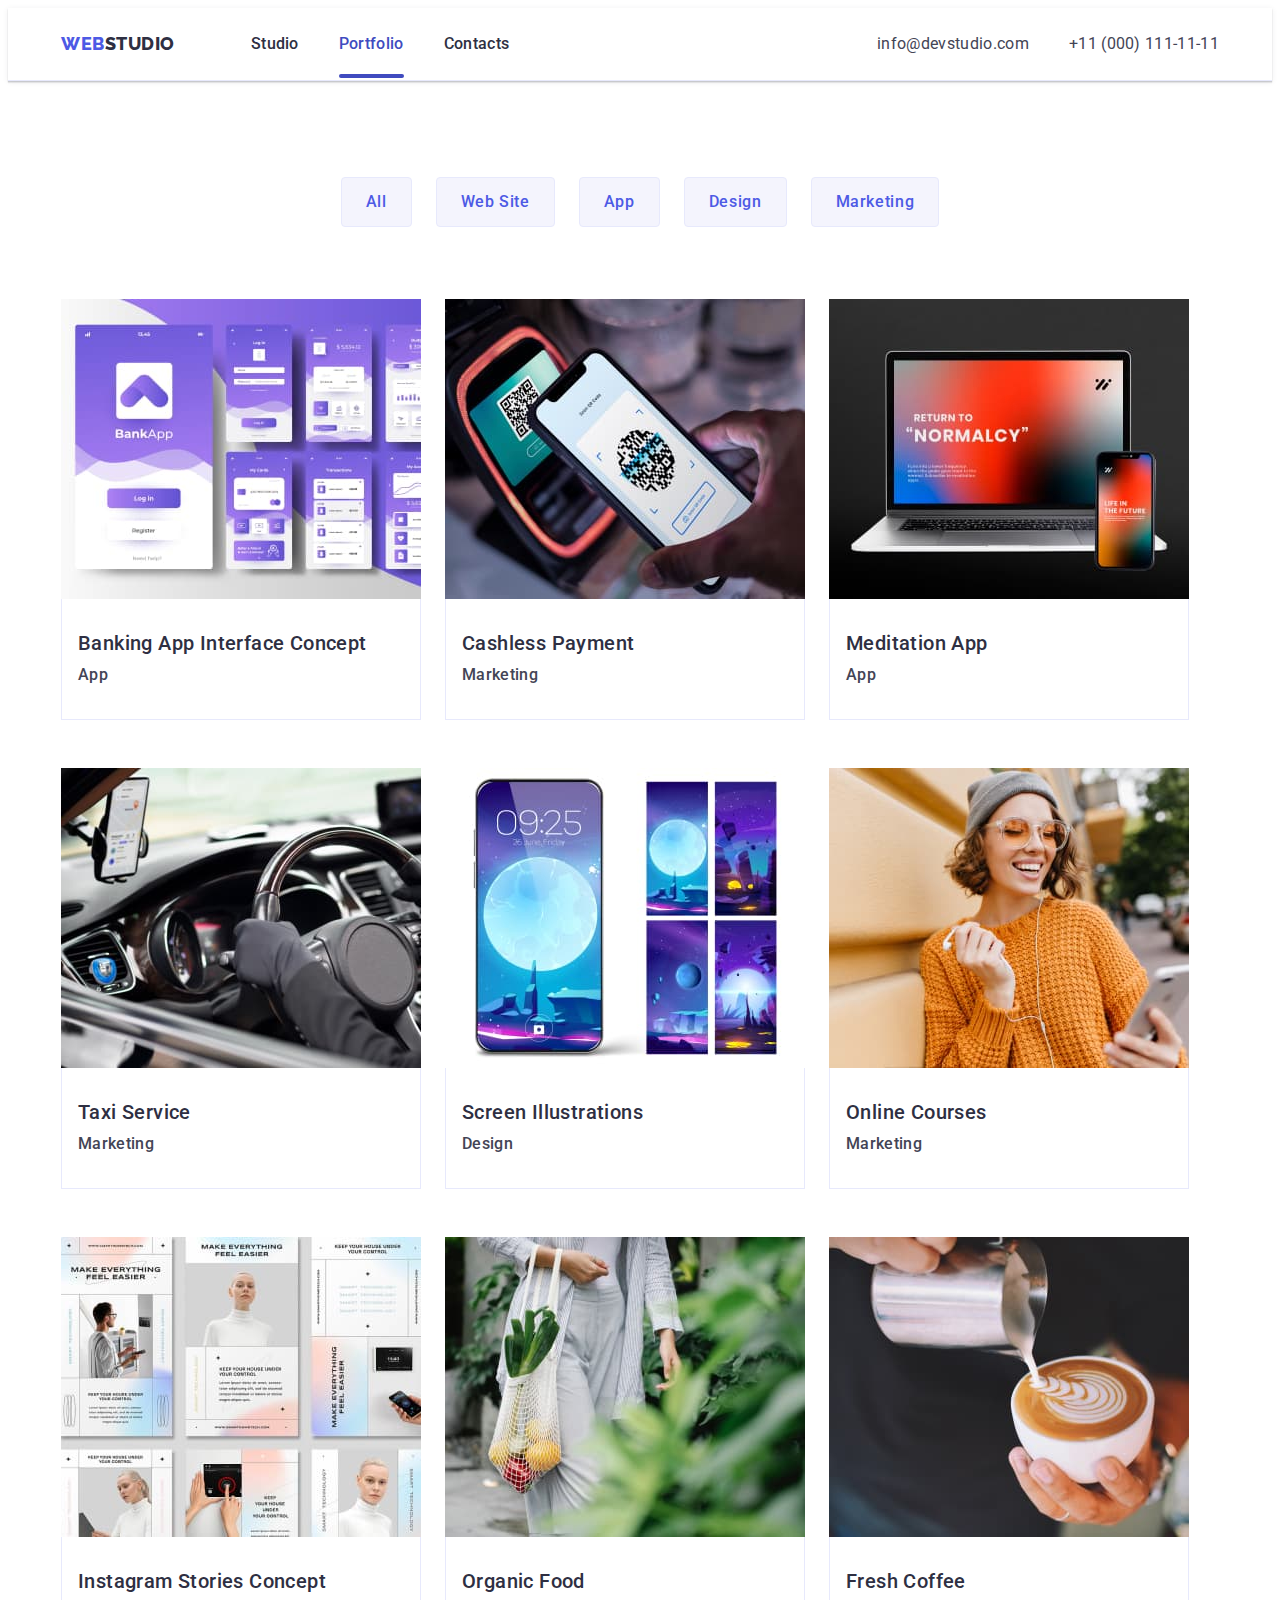
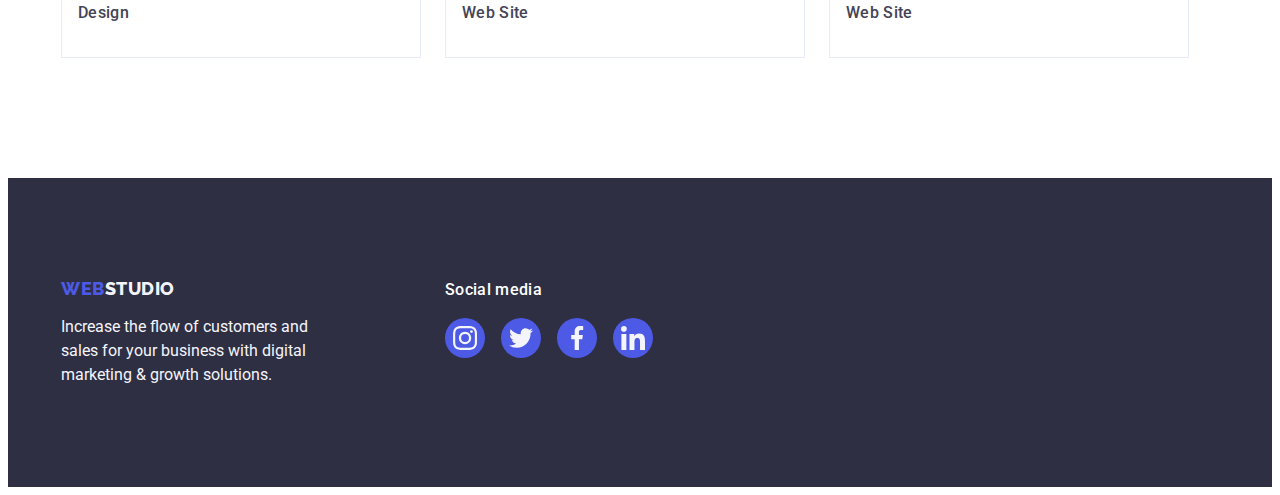
==== commit c06f2df1: "fix css" ====
--- a/portfolio.html
+++ b/portfolio.html
@@ -87,13 +87,14 @@
                     alt="phone screen"
                     width="360"
                   />
-                  <div class="overlay">
-                    <p class="overlay-text">
-                      14 Stylish and User-Friendly App Design Concepts · Task
-                      Manager App · Calorie Tracker App · Exotic Fruit Ecommerce
-                      App · Cloud Storage App
-                    </p>
-                  </div>
+
+                  <p class="overlay-text">
+                    14 Stylish and User-Friendly App Design Concepts · Task
+                    Manager App · Calorie Tracker App · Exotic Fruit Ecommerce
+                    App · Cloud Storage App
+                  </p>
+
+                  <div class="overlay"></div>
                 </div>
 
                 <div class="portfolio-card-item">
--- a/css/styles.css
+++ b/css/styles.css
@@ -72,6 +72,7 @@
 
 .nav-menu-item {
   padding-top: 24px;
+  padding-bottom: 24px;
 }
 
 .nav-menu-item:not(:last-child) {
@@ -100,8 +101,6 @@
   line-height: 1.5;
   letter-spacing: 0.02em;
   padding: 24px 0;
-
-  transition: color 250ms var(--cubic);
 }
 
 .text-nav:hover,
@@ -110,22 +109,27 @@
 }
 
 .text-nav-activ {
+  position: relative;
   color: var(--color-activ);
   font-weight: 500;
   font-size: 16px;
   line-height: 1.5;
   letter-spacing: 0.02em;
   padding: 24px 0;
+
+  transition: color 250ms var(--cubic);
 }
 
 .text-nav-activ::after {
+  position: absolute;
   display: flex;
   content: '';
+  left: 0;
+  bottom: -1px;
   width: 100%;
   height: 4px;
   background-color: var(--color-activ);
   border-radius: 2px;
-  margin-top: 24px;
 }
 
 .header-contact {
@@ -212,57 +216,13 @@
   margin-right: auto;
   padding: 16px 32px;
 
-  transition: background-color 250ms var(--cubic), box-shadow 250ms var(--cubic);
+  transition: background-color 250ms var(--cubic);
 }
 
 .hero-button:hover,
 .hero-button:focus {
   background-color: var(--color-activ);
   box-shadow: 0px 4px 4px rgba(0, 0, 0, 0.15);
-}
-
-/* -----------modal----------------- */
-
-.backdrop {
-  position: fixed;
-  top: 0;
-  left: 0;
-  width: 100%;
-  height: 100%;
-  background: rgba(46, 47, 66, 0.4);
-}
-
-.backdrop.is-hidden {
-  opacity: 0;
-  pointer-events: none;
-}
-
-.modal {
-  position: absolute;
-  width: 408px;
-  height: 584px;
-  left: 50%;
-  top: 50%;
-  transform: translate(-50%, -50%);
-
-  background: #fcfcfc;
-  box-shadow: 0px 1px 1px rgba(0, 0, 0, 0.14), 0px 1px 3px rgba(0, 0, 0, 0.12),
-    0px 2px 1px rgba(0, 0, 0, 0.2);
-  border-radius: 4px;
-}
-
-.close {
-  position: absolute;
-  top: 24px;
-  right: 24px;
-  border-radius: 50%;
-  background: var(--color-border);
-  border: 1px solid rgba(0, 0, 0, 0.1);
-  cursor: pointer;
-}
-
-.close-icon {
-  fill: var(--secondary-color);
 }
 
 /*------Section 2 features -----------*/
@@ -503,7 +463,7 @@
   cursor: pointer;
 
   transition: color 250ms var(--cubic), background-color 250ms var(--cubic),
-    box-shadow 250ms var(--cubic), border 250ms var(--cubic);
+    border-color 250ms var(--cubic), box-shadow 250ms var(--cubic);
 }
 
 .filter-button:hover,
@@ -565,33 +525,26 @@
   overflow: hidden;
 }
 
-.overlay {
+.overlay-text {
   position: absolute;
+  top: 0;
+  font-weight: 400;
+  font-size: 16px;
+  line-height: 1.5;
+  letter-spacing: 0.02em;
+  padding: 40px 32px;
+  color: var(--secondary-background-color);
+  background-color: var(--color-brand);
   width: 100%;
   height: 100%;
-  top: 0;
-  left: 0;
-
-  background-color: var(--color-brand);
+
   transform: translatey(100%);
 
   transition: transform 250ms var(--cubic);
 }
 
-.portfolio-card:hover .overlay {
+.portfolio-card:hover .overlay-text {
   transform: translatey(0);
-}
-
-.overlay-text {
-  font-weight: 400;
-  font-size: 16px;
-  line-height: 1.5;
-
-  letter-spacing: 0.02em;
-
-  color: var(--secondary-background-color);
-
-  padding: 40px 32px 0 32px;
 }
 
 /* ------------------------------------------------------------------------------------ */
@@ -679,3 +632,73 @@
 .footer-container-logo {
   margin-right: 120px;
 }
+
+/* -----------modal----------------- */
+
+.backdrop {
+  position: fixed;
+  top: 0;
+  left: 0;
+  width: 100%;
+  height: 100%;
+  background: rgba(46, 47, 66, 0.4);
+
+  transition: opacity 250ms var(--cubic), visibility 250ms var(--cubic);
+}
+
+.backdrop.is-hidden {
+  opacity: 0;
+  pointer-events: none;
+  visibility: hidden;
+}
+
+.modal {
+  position: absolute;
+  width: 408px;
+  min-height: 584px;
+  left: 50%;
+  top: 50%;
+  transform: translate(-50%, -50%);
+
+  background: #fcfcfc;
+  box-shadow: 0px 1px 1px rgba(0, 0, 0, 0.14), 0px 1px 3px rgba(0, 0, 0, 0.12),
+    0px 2px 1px rgba(0, 0, 0, 0.2);
+  border-radius: 4px;
+
+  transition: transform 250ms var(--cubic);
+}
+
+.close {
+  position: absolute;
+  top: 24px;
+  right: 24px;
+  width: 24px;
+  height: 24px;
+  border-radius: 50%;
+  display: flex;
+  align-items: center;
+  justify-content: center;
+  padding: 0;
+  background: var(--color-border);
+  border: 1px solid rgba(0, 0, 0, 0.1);
+  cursor: pointer;
+
+  transition: background-color 250ms var(--cubic), border 250ms var(--cubic);
+}
+
+.close:hover,
+.close:focus {
+  background-color: var(--color-activ);
+  border: none;
+}
+
+.close-icon {
+  fill: var(--secondary-color);
+
+  transition: fill 250ms var(--cubic);
+}
+
+.close-icon:hover,
+.close-icon:focus {
+  fill: var(--main-background-color);
+}
